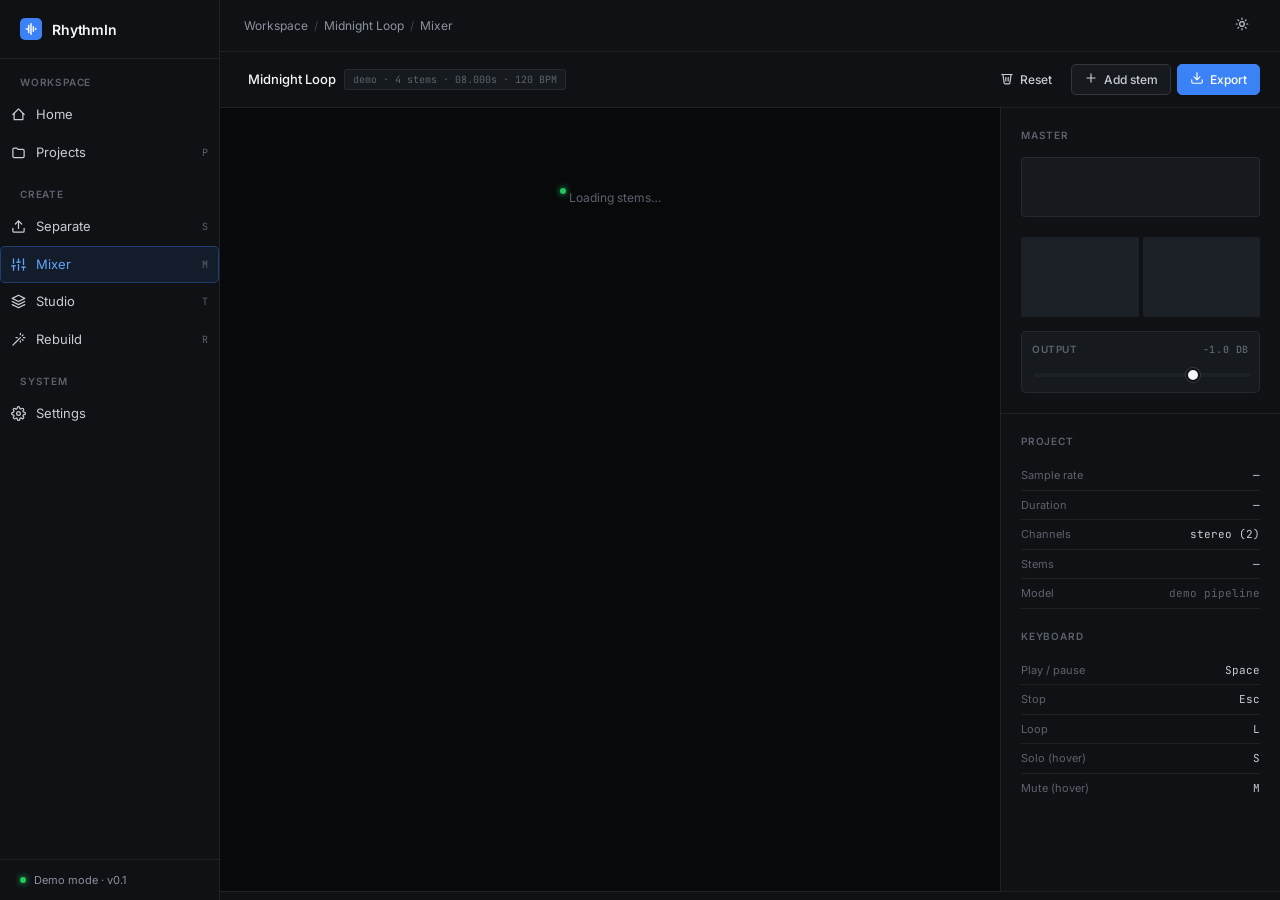
==== app/mixer.html @ 13bc23ff "Initial commit - RhythmIN Studio" ====
<!DOCTYPE html>
<html lang="en">
<head>
<meta charset="UTF-8">
<meta name="viewport" content="width=device-width, initial-scale=1.0">
<title>Mixer — RhythmIn</title>
<link rel="stylesheet" href="../shared/rhythmin.css">
<style>
  .mixer-page {
    display: grid;
    grid-template-rows: auto 1fr auto;
    height: 100%;
    overflow: hidden;
  }

  .mixer-toolbar {
    display: flex; align-items: center; gap: 12px;
    padding: 12px 20px;
    border-bottom: 1px solid var(--line);
    background: var(--bg-1);
  }
  .mixer-toolbar .project {
    display: flex; align-items: center; gap: 8px;
  }
  .mixer-toolbar .project-name { font-size: 13px; font-weight: 500; }
  .mixer-toolbar .project-meta {
    font-family: 'JetBrains Mono', monospace;
    font-size: 10px;
    color: var(--fg-3);
    padding: 2px 8px;
    background: var(--bg-2);
    border-radius: 3px;
    border: 1px solid var(--line);
  }
  .mixer-toolbar .actions { margin-left: auto; display: flex; gap: 6px; }

  .mixer-main {
    display: grid;
    grid-template-columns: 1fr 280px;
    overflow: hidden;
  }

  /* Left: stem strips */
  .strips {
    overflow: auto;
    padding: 20px;
    display: flex;
    flex-direction: column;
    gap: 8px;
    background: var(--bg-0);
  }

  .strip {
    background: var(--bg-1);
    border: 1px solid var(--line);
    border-radius: 6px;
    display: grid;
    grid-template-columns: 200px 1fr 80px;
    gap: 0;
    align-items: stretch;
    min-height: 90px;
    transition: border-color 0.15s;
  }
  .strip.soloed { border-color: var(--meter-mid); }
  .strip.muted { opacity: 0.55; }

  .strip-head {
    padding: 12px 14px;
    border-right: 1px solid var(--line);
    display: flex; flex-direction: column;
    gap: 8px;
  }
  .strip-head-top {
    display: flex; align-items: center; gap: 8px;
  }
  .strip-icon {
    width: 26px; height: 26px;
    background: var(--bg-2);
    border-radius: 5px;
    display: grid; place-items: center;
    color: var(--fg-2);
    border: 1px solid var(--line);
    flex-shrink: 0;
  }
  .strip-icon svg { width: 14px; height: 14px; }
  .strip.active .strip-icon { background: var(--accent-soft); border-color: var(--accent-glow); color: var(--accent-hi); }
  .strip-name-block { min-width: 0; flex: 1; }
  .strip-name { font-size: 13px; font-weight: 500; }
  .strip-sub { font-family: 'JetBrains Mono', monospace; font-size: 10px; color: var(--fg-3); }

  .strip-controls {
    display: flex; align-items: center; gap: 6px;
  }
  .ctrl-btn {
    width: 26px; height: 22px;
    border: 1px solid var(--line-strong);
    background: var(--bg-2);
    color: var(--fg-2);
    border-radius: 3px;
    font-size: 10px;
    font-weight: 700;
    letter-spacing: 0.03em;
    display: grid; place-items: center;
    transition: all 0.1s;
  }
  .ctrl-btn:hover { color: var(--fg-0); }
  .ctrl-btn.on-mute { background: var(--meter-hi); color: white; border-color: var(--meter-hi); }
  .ctrl-btn.on-solo { background: var(--meter-mid); color: #111; border-color: var(--meter-mid); }
  .ctrl-btn svg { width: 12px; height: 12px; }

  .knob-group { display: flex; gap: 12px; align-items: center; margin-top: 4px; }
  .knob-group .knob-item { display: flex; flex-direction: column; gap: 3px; align-items: center; }
  .knob-group label {
    font-size: 9px; letter-spacing: 0.06em; text-transform: uppercase;
    color: var(--fg-3); font-weight: 600;
  }
  .knob-group .val { font-family: 'JetBrains Mono', monospace; font-size: 10px; color: var(--fg-2); min-width: 32px; text-align: center; }
  .knob {
    width: 100%;
    height: 4px;
  }

  /* Middle: waveform + meter */
  .strip-wave-wrap {
    position: relative;
    padding: 12px;
    display: flex; flex-direction: column;
    justify-content: center;
    overflow: hidden;
  }
  .strip-wave {
    position: relative;
    width: 100%;
    height: 60px;
    background: var(--bg-2);
    border-radius: 4px;
    border: 1px solid var(--line);
    overflow: hidden;
  }
  .strip-wave canvas { position: absolute; inset: 0; width: 100%; height: 100%; }
  .strip-wave .playhead {
    position: absolute;
    top: 0; bottom: 0;
    width: 2px;
    background: var(--accent-hi);
    box-shadow: 0 0 8px var(--accent-glow);
    left: 0;
    pointer-events: none;
    transition: opacity 0.1s;
  }
  .strip-wave .clip-overlay {
    position: absolute; inset: 0;
    background: linear-gradient(90deg, var(--accent-soft) var(--played, 0%), transparent var(--played, 0%));
    pointer-events: none;
  }

  /* Right: meter column */
  .strip-meter-col {
    padding: 12px 16px;
    border-left: 1px solid var(--line);
    display: flex; align-items: center; justify-content: center;
    gap: 4px;
  }
  .meter-lg {
    width: 8px;
    height: 60px;
    background: var(--bg-3);
    border-radius: 2px;
    position: relative;
    overflow: hidden;
  }
  .meter-lg .fill {
    position: absolute;
    bottom: 0; left: 0; right: 0;
    height: 0%;
    background: linear-gradient(to top, var(--meter-low) 0%, var(--meter-low) 60%, var(--meter-mid) 78%, var(--meter-hi) 92%);
    transition: height 0.06s linear;
  }

  /* Right panel: master + properties */
  .side-col {
    border-left: 1px solid var(--line);
    background: var(--bg-1);
    overflow: auto;
    display: flex; flex-direction: column;
  }

  .master-block {
    padding: 20px;
    border-bottom: 1px solid var(--line);
  }
  .master-block h3 {
    font-size: 10px; font-weight: 600;
    letter-spacing: 0.08em; text-transform: uppercase;
    color: var(--fg-3);
    margin: 0 0 14px;
  }
  .master-canvas {
    width: 100%; height: 60px;
    background: var(--bg-2);
    border: 1px solid var(--line);
    border-radius: 4px;
    overflow: hidden;
    position: relative;
  }
  .master-meters {
    display: flex; gap: 4px; margin-top: 14px; height: 80px;
  }
  .master-meters .meter-lg { flex: 1; height: 80px; }

  .master-vol {
    margin-top: 14px;
    padding: 10px;
    background: var(--bg-2);
    border-radius: 5px;
    border: 1px solid var(--line);
  }
  .master-vol label {
    display: flex; justify-content: space-between; font-size: 10px; color: var(--fg-3); text-transform: uppercase; letter-spacing: 0.06em; font-weight: 600; margin-bottom: 6px;
  }

  .props-block {
    padding: 20px;
    flex: 1;
  }
  .props-block h3 {
    font-size: 10px; font-weight: 600;
    letter-spacing: 0.08em; text-transform: uppercase;
    color: var(--fg-3);
    margin: 0 0 12px;
  }
  .kv { display: grid; grid-template-columns: 1fr auto; padding: 6px 0; border-bottom: 1px solid var(--line); font-size: 11px; }
  .kv:last-child { border-bottom: none; }
  .kv .k { color: var(--fg-3); }
  .kv .v { font-family: 'JetBrains Mono', monospace; color: var(--fg-1); }

  /* Global timeline / seek strip */
  .seek-bar {
    padding: 12px 20px;
    border-top: 1px solid var(--line);
    background: var(--bg-1);
    display: flex; align-items: center; gap: 16px;
  }
  .seek-bar .tc {
    font-family: 'JetBrains Mono', monospace;
    font-size: 14px;
    padding: 4px 10px;
    background: var(--bg-2);
    border: 1px solid var(--line);
    border-radius: 4px;
  }
  .seek-track {
    flex: 1;
    height: 6px;
    background: var(--bg-3);
    border-radius: 3px;
    position: relative;
    cursor: pointer;
  }
  .seek-fill {
    position: absolute;
    top: 0; bottom: 0; left: 0;
    background: var(--accent);
    width: 0%;
    border-radius: 3px;
  }
  .seek-thumb {
    position: absolute;
    top: 50%;
    width: 14px; height: 14px;
    border-radius: 50%;
    background: white;
    border: 2px solid var(--accent);
    left: 0;
    transform: translate(-50%, -50%);
    pointer-events: none;
  }

  @media (max-width: 900px) {
    .mixer-main { grid-template-columns: 1fr; }
    .side-col { display: none; }
    .strip { grid-template-columns: 160px 1fr 40px; }
  }
</style>
</head>
<body>
<div class="app">
  <div class="main" style="padding: 0">
    <div class="mixer-page">

      <!-- Toolbar -->
      <div class="mixer-toolbar">
        <div class="project">
          <span id="proj-ic" style="color:var(--accent-hi); display:flex"></span>
          <span class="project-name">Midnight Loop</span>
          <span class="project-meta">demo · 4 stems · 08.000s · 120 BPM</span>
        </div>
        <div class="actions">
          <button class="btn ghost" id="reset-btn"><span id="reset-ic"></span> Reset</button>
          <button class="btn" id="add-btn"><span id="add-ic"></span> Add stem</button>
          <button class="btn primary" id="export-btn"><span id="export-ic"></span> Export</button>
        </div>
      </div>

      <!-- Main: strips + side panel -->
      <div class="mixer-main">
        <div class="strips" id="strips">
          <!-- Loading state -->
          <div id="strips-loading" style="text-align:center; padding: 60px; color: var(--fg-3); font-size: 12px;">
            <div class="dot pulse on" style="margin: 0 auto 8px;"></div>
            Loading stems…
          </div>
        </div>

        <div class="side-col">
          <div class="master-block">
            <h3>Master</h3>
            <canvas class="master-canvas" id="master-wave"></canvas>
            <div class="master-meters">
              <div class="meter-lg"><div class="fill" id="master-fill-l"></div></div>
              <div class="meter-lg"><div class="fill" id="master-fill-r"></div></div>
            </div>
            <div class="master-vol">
              <label><span>Output</span><span class="mono" id="master-vol-val">−1.0 dB</span></label>
              <input type="range" class="slider" id="master-vol" min="0" max="1.2" step="0.01" value="0.9">
            </div>
          </div>

          <div class="props-block">
            <h3>Project</h3>
            <div class="kv"><span class="k">Sample rate</span><span class="v" id="prop-sr">—</span></div>
            <div class="kv"><span class="k">Duration</span><span class="v" id="prop-dur">—</span></div>
            <div class="kv"><span class="k">Channels</span><span class="v" id="prop-ch">stereo (2)</span></div>
            <div class="kv"><span class="k">Stems</span><span class="v" id="prop-stems">—</span></div>
            <div class="kv"><span class="k">Model</span><span class="v" style="color:var(--fg-3)">demo pipeline</span></div>

            <h3 style="margin-top: 20px">Keyboard</h3>
            <div class="kv"><span class="k">Play / pause</span><span class="v">Space</span></div>
            <div class="kv"><span class="k">Stop</span><span class="v">Esc</span></div>
            <div class="kv"><span class="k">Loop</span><span class="v">L</span></div>
            <div class="kv"><span class="k">Solo (hover)</span><span class="v">S</span></div>
            <div class="kv"><span class="k">Mute (hover)</span><span class="v">M</span></div>
          </div>
        </div>
      </div>

      <!-- Seek bar -->
      <div class="seek-bar">
        <button class="transport-btn play" id="seek-play"><span id="seek-play-ic"></span></button>
        <button class="transport-btn" id="seek-stop"><span id="seek-stop-ic"></span></button>
        <button class="transport-btn" id="seek-loop" title="Loop"><span id="seek-loop-ic"></span></button>
        <div class="tc" id="seek-cur">00:00.000</div>
        <div class="seek-track" id="seek-track">
          <div class="seek-fill" id="seek-fill"></div>
          <div class="seek-thumb" id="seek-thumb"></div>
        </div>
        <div class="tc" id="seek-total" style="color:var(--fg-3)">—</div>
      </div>
    </div>
  </div>
</div>

<script src="../shared/rhythmin-ui.js"></script>
<script src="../shared/audio-engine.js"></script>
<script>
(function() {
const { icon, mountShell, toast, fmtTime, fmtDb } = window.RhythmIn;
const { StemEngine, extractPeaks, downloadBlob } = window.RhythmInAudio;

mountShell({
  activeId: 'mixer',
  crumbs: ['Workspace', 'Midnight Loop', 'Mixer'],
  showTransport: false // page has its own seek bar; global transport not needed
});
// Remove default transport (mount added it — we don't want double)
document.querySelector('.transport')?.remove();
document.querySelector('.app').style.gridTemplateAreas = '"sidebar main"';
document.querySelector('.app').style.gridTemplateRows = '1fr';

// Icons
document.getElementById('proj-ic').innerHTML = icon('folder');
document.getElementById('reset-ic').innerHTML = icon('trash');
document.getElementById('add-ic').innerHTML = icon('plus');
document.getElementById('export-ic').innerHTML = icon('download');
document.getElementById('seek-play-ic').innerHTML = icon('play');
document.getElementById('seek-stop-ic').innerHTML = icon('stop');
document.getElementById('seek-loop-ic').innerHTML = icon('loop');

// Stems
const STEMS = [
  { id: 'drums', name: 'Drums · Percussion', sub: 'demucs · v4 · confidence 0.94', icon: 'drum', url: '../assets/stems/drums.wav', color: '#ef4444' },
  { id: 'bass',  name: 'Bass',               sub: 'demucs · v4 · confidence 0.91', icon: 'wave', url: '../assets/stems/bass.wav', color: '#8b5cf6' },
  { id: 'keys',  name: 'Keys · Harmony',     sub: 'demucs · v4 · confidence 0.87', icon: 'piano', url: '../assets/stems/keys.wav', color: '#3b82f6' },
  { id: 'lead',  name: 'Lead · Melody',      sub: 'demucs · v4 · confidence 0.82', icon: 'music', url: '../assets/stems/lead.wav', color: '#22c55e' },
];

const engine = new StemEngine();
const stripsEl = document.getElementById('strips');

async function init() {
  try {
    for (const s of STEMS) {
      await engine.addStem(s.id, s.url);
    }
  } catch (e) {
    stripsEl.innerHTML = `<div style="padding:40px; text-align:center; color:var(--meter-hi)">Failed to load stems: ${e.message}</div>`;
    return;
  }

  // Build strips
  stripsEl.innerHTML = STEMS.map(s => `
    <div class="strip active" data-stem="${s.id}">
      <div class="strip-head">
        <div class="strip-head-top">
          <div class="strip-icon">${icon(s.icon)}</div>
          <div class="strip-name-block">
            <div class="strip-name">${s.name}</div>
            <div class="strip-sub">${s.sub}</div>
          </div>
        </div>
        <div class="strip-controls">
          <button class="ctrl-btn" data-mute="${s.id}">M</button>
          <button class="ctrl-btn" data-solo="${s.id}">S</button>
          <button class="ctrl-btn" data-download="${s.id}" title="Download stem">${icon('download')}</button>
          <div class="grow"></div>
          <button class="ctrl-btn" title="More">${icon('more')}</button>
        </div>
        <div class="knob-group">
          <div class="knob-item" style="flex: 1;">
            <label>VOL <span class="val" data-vol-val="${s.id}">0.80</span></label>
            <input type="range" class="knob slider" min="0" max="1.2" step="0.01" value="0.8" data-vol="${s.id}">
          </div>
          <div class="knob-item" style="flex: 1;">
            <label>PAN <span class="val" data-pan-val="${s.id}">C</span></label>
            <input type="range" class="knob slider" min="-1" max="1" step="0.01" value="0" data-pan="${s.id}">
          </div>
        </div>
      </div>
      <div class="strip-wave-wrap">
        <div class="strip-wave">
          <canvas data-wave="${s.id}"></canvas>
          <div class="clip-overlay" data-overlay="${s.id}"></div>
          <div class="playhead" data-playhead="${s.id}"></div>
        </div>
      </div>
      <div class="strip-meter-col">
        <div class="meter-lg"><div class="fill" data-meter="${s.id}L"></div></div>
        <div class="meter-lg"><div class="fill" data-meter="${s.id}R"></div></div>
      </div>
    </div>
  `).join('');

  // Draw waveforms
  for (const s of STEMS) {
    const stem = engine.stems.get(s.id);
    const canvas = stripsEl.querySelector(`[data-wave="${s.id}"]`);
    const peaks = await extractPeaks(stem.buffer, 300);
    drawWave(canvas, peaks, s.color);
  }

  // Fill properties
  const firstStem = engine.stems.get(STEMS[0].id);
  document.getElementById('prop-sr').textContent = firstStem.buffer.sampleRate + ' Hz';
  document.getElementById('prop-dur').textContent = engine.duration.toFixed(3) + 's';
  document.getElementById('prop-stems').textContent = STEMS.length;
  document.getElementById('seek-total').textContent = fmtTime(engine.duration);

  // Wire controls
  stripsEl.addEventListener('click', (e) => {
    const mute = e.target.closest('[data-mute]');
    const solo = e.target.closest('[data-solo]');
    const dl = e.target.closest('[data-download]');
    if (mute) {
      const id = mute.dataset.mute;
      const s = engine.stems.get(id);
      engine.setMute(id, !s.muted);
      mute.classList.toggle('on-mute', s.muted);
      updateStripStates();
    } else if (solo) {
      const id = solo.dataset.solo;
      const s = engine.stems.get(id);
      engine.setSolo(id, !s.soloed);
      solo.classList.toggle('on-solo', s.soloed);
      updateStripStates();
    } else if (dl) {
      const id = dl.dataset.download;
      const stem = engine.stems.get(id);
      const meta = STEMS.find(x => x.id === id);
      const blob = window.RhythmInAudio.audioBufferToWavBlob(stem.buffer);
      downloadBlob(blob, `${meta.id}.wav`);
      toast(`Downloaded ${meta.id}.wav`, 'success');
    }
  });
  stripsEl.addEventListener('input', (e) => {
    const vol = e.target.closest('[data-vol]');
    const pan = e.target.closest('[data-pan]');
    if (vol) {
      const v = parseFloat(vol.value);
      engine.setVolume(vol.dataset.vol, v);
      stripsEl.querySelector(`[data-vol-val="${vol.dataset.vol}"]`).textContent = v.toFixed(2);
    }
    if (pan) {
      const p = parseFloat(pan.value);
      engine.setPan(pan.dataset.pan, p);
      const label = p === 0 ? 'C' : (p > 0 ? 'R' : 'L') + Math.abs(Math.round(p * 100));
      stripsEl.querySelector(`[data-pan-val="${pan.dataset.pan}"]`).textContent = label;
    }
  });

  function updateStripStates() {
    const anySolo = [...engine.stems.values()].some(s => s.soloed);
    stripsEl.querySelectorAll('.strip').forEach(el => {
      const id = el.dataset.stem;
      const s = engine.stems.get(id);
      const audible = !s.muted && (!anySolo || s.soloed);
      el.classList.toggle('active', audible);
      el.classList.toggle('muted', !audible);
      el.classList.toggle('soloed', s.soloed);
    });
  }

  document.getElementById('strips-loading')?.remove();
}

function drawWave(canvas, peaks, color) {
  const dpr = window.devicePixelRatio || 1;
  const w = canvas.clientWidth;
  const h = canvas.clientHeight;
  canvas.width = w * dpr;
  canvas.height = h * dpr;
  const ctx = canvas.getContext('2d');
  ctx.scale(dpr, dpr);
  ctx.clearRect(0, 0, w, h);
  ctx.fillStyle = color;
  const barW = w / peaks.length;
  for (let i = 0; i < peaks.length; i++) {
    const barH = Math.max(1, peaks[i] * h * 0.85);
    ctx.fillRect(i * barW, (h - barH) / 2, Math.max(1, barW - 0.5), barH);
  }
}

// ---- Transport ----
const playBtn = document.getElementById('seek-play');
const stopBtn = document.getElementById('seek-stop');
const loopBtn = document.getElementById('seek-loop');
const curEl = document.getElementById('seek-cur');
const seekFill = document.getElementById('seek-fill');
const seekThumb = document.getElementById('seek-thumb');
const seekTrack = document.getElementById('seek-track');

playBtn.addEventListener('click', async () => {
  if (engine.playing) {
    engine.pause();
    document.getElementById('seek-play-ic').innerHTML = icon('play');
  } else {
    await engine.play();
    document.getElementById('seek-play-ic').innerHTML = icon('pause');
  }
});
stopBtn.addEventListener('click', () => {
  engine.stop(true);
  document.getElementById('seek-play-ic').innerHTML = icon('play');
  curEl.textContent = '00:00.000';
  seekFill.style.width = '0%';
  seekThumb.style.left = '0%';
});
loopBtn.addEventListener('click', () => {
  const on = !engine.loop;
  engine.toggleLoop(on);
  loopBtn.classList.toggle('active', on);
});

seekTrack.addEventListener('click', (e) => {
  if (!engine.duration) return;
  const rect = seekTrack.getBoundingClientRect();
  const p = (e.clientX - rect.left) / rect.width;
  engine.seek(engine.duration * p);
});

engine.onTick(({ time, stemLevels, masterLevel }) => {
  curEl.textContent = fmtTime(time);
  const pct = (time / engine.duration) * 100;
  seekFill.style.width = pct + '%';
  seekThumb.style.left = pct + '%';

  for (const [id, lvl] of stemLevels.entries()) {
    const lf = document.querySelector(`[data-meter="${id}L"]`);
    const rf = document.querySelector(`[data-meter="${id}R"]`);
    if (lf) lf.style.height = (lvl * 100) + '%';
    if (rf) rf.style.height = (lvl * 100) + '%';
    // playhead on waveform
    const ph = document.querySelector(`[data-playhead="${id}"]`);
    if (ph) ph.style.left = pct + '%';
    const ov = document.querySelector(`[data-overlay="${id}"]`);
    if (ov) ov.style.setProperty('--played', pct + '%');
  }
  document.getElementById('master-fill-l').style.height = (masterLevel * 100) + '%';
  document.getElementById('master-fill-r').style.height = (masterLevel * 100) + '%';
});
engine.onEnded(() => {
  document.getElementById('seek-play-ic').innerHTML = icon('play');
});

// Master volume
document.getElementById('master-vol').addEventListener('input', (e) => {
  const v = parseFloat(e.target.value);
  engine.setMasterVolume(v);
  document.getElementById('master-vol-val').textContent = v === 0 ? '−∞ dB' : `${fmtDb(v)} dB`;
});

// Draw master waveform (mix)
async function drawMasterWave() {
  try {
    const res = await fetch('../assets/stems/full-mix.wav');
    const ab = await res.arrayBuffer();
    const ctx = new AudioContext();
    const buf = await ctx.decodeAudioData(ab);
    const peaks = await extractPeaks(buf, 200);
    const canvas = document.getElementById('master-wave');
    drawWave(canvas, peaks, getComputedStyle(document.documentElement).getPropertyValue('--fg-2').trim());
  } catch(e) { console.warn('master wave failed', e); }
}

// Export
document.getElementById('export-btn').addEventListener('click', () => openExport());

function openExport() {
  const body = `
    <div class="modal-header">
      <span style="color:var(--accent-hi); display:inline-flex">${icon('download')}</span>
      <h3 class="modal-title">Export mix</h3>
      <button class="btn ghost icon" onclick="RhythmIn.closeModal()">${icon('x')}</button>
    </div>
    <div class="modal-body">
      <div style="display:grid; grid-template-columns: 1fr 1fr; gap: 16px;">
        <div>
          <div class="label" style="margin-bottom:8px">Source</div>
          <div class="col" style="gap: 6px">
            <label style="display:flex; align-items:center; gap:8px; padding:8px 10px; background:var(--bg-2); border:1px solid var(--accent); border-radius:5px; font-size:12px; cursor:pointer">
              <input type="radio" name="src" checked value="mix"> Full mix (all stems)
            </label>
            <label style="display:flex; align-items:center; gap:8px; padding:8px 10px; background:var(--bg-2); border:1px solid var(--line); border-radius:5px; font-size:12px; cursor:pointer">
              <input type="radio" name="src" value="stems"> Individual stems (zip)
            </label>
            <label style="display:flex; align-items:center; gap:8px; padding:8px 10px; background:var(--bg-2); border:1px solid var(--line); border-radius:5px; font-size:12px; cursor:pointer">
              <input type="radio" name="src" value="karaoke"> Instrumental / karaoke
            </label>
          </div>
        </div>
        <div>
          <div class="label" style="margin-bottom:8px">Format</div>
          <div class="col" style="gap: 6px">
            <label style="display:flex; align-items:center; gap:8px; padding:8px 10px; background:var(--bg-2); border:1px solid var(--accent); border-radius:5px; font-size:12px; cursor:pointer">
              <input type="radio" name="fmt" checked value="wav"> WAV · 44.1 kHz · 16-bit
              <span class="tag good" style="margin-left:auto">available</span>
            </label>
            <label style="display:flex; align-items:center; gap:8px; padding:8px 10px; background:var(--bg-2); border:1px solid var(--line); border-radius:5px; font-size:12px; cursor:not-allowed; opacity:0.55">
              <input type="radio" name="fmt" value="mp3" disabled> MP3 · 320 kbps
              <span class="tag" style="margin-left:auto">needs server</span>
            </label>
            <label style="display:flex; align-items:center; gap:8px; padding:8px 10px; background:var(--bg-2); border:1px solid var(--line); border-radius:5px; font-size:12px; cursor:not-allowed; opacity:0.55">
              <input type="radio" name="fmt" value="flac" disabled> FLAC · lossless
              <span class="tag" style="margin-left:auto">needs server</span>
            </label>
            <label style="display:flex; align-items:center; gap:8px; padding:8px 10px; background:var(--bg-2); border:1px solid var(--line); border-radius:5px; font-size:12px; cursor:not-allowed; opacity:0.55">
              <input type="radio" name="fmt" value="ogg" disabled> OGG Vorbis
              <span class="tag" style="margin-left:auto">needs server</span>
            </label>
          </div>
        </div>
      </div>
      <div style="margin-top:16px; padding:10px; background:var(--bg-2); border-radius:4px; font-size:11px; color:var(--fg-2); display:flex; gap:8px;">
        <span style="color:var(--accent-hi); display:inline-flex">${icon('info')}</span>
        <span>Only WAV works in-browser via OfflineAudioContext. MP3/FLAC/OGG require the backend encoder — see <code>ARCHITECTURE.md</code>.</span>
      </div>
    </div>
    <div class="modal-footer">
      <button class="btn" onclick="RhythmIn.closeModal()">Cancel</button>
      <button class="btn primary" id="do-export">${icon('download')} Export WAV</button>
    </div>
  `;
  const m = RhythmIn.openModal(body);
  m.querySelector('#do-export').addEventListener('click', async () => {
    const src = m.querySelector('input[name="src"]:checked').value;
    const btn = m.querySelector('#do-export');
    btn.textContent = 'Rendering…'; btn.disabled = true;
    try {
      let includeStems = null;
      if (src === 'karaoke') includeStems = STEMS.filter(s => s.id !== 'vocals' && s.id !== 'lead').map(s => s.id);
      const blob = await engine.exportMix({ includeStems, format: 'wav', sampleRate: 44100 });
      downloadBlob(blob, `midnight-loop-${src}.wav`);
      toast(`Exported ${(blob.size / 1024 / 1024).toFixed(2)} MB`, 'success');
      RhythmIn.closeModal();
    } catch (e) {
      toast('Export failed: ' + e.message, 'error');
      btn.disabled = false;
      btn.textContent = 'Retry';
    }
  });
}

// Reset button
document.getElementById('reset-btn').addEventListener('click', () => {
  STEMS.forEach(s => {
    engine.setVolume(s.id, 0.8);
    engine.setPan(s.id, 0);
    engine.setMute(s.id, false);
    engine.setSolo(s.id, false);
  });
  stripsEl.querySelectorAll('[data-vol]').forEach(el => { el.value = 0.8; el.dispatchEvent(new Event('input')); });
  stripsEl.querySelectorAll('[data-pan]').forEach(el => { el.value = 0; el.dispatchEvent(new Event('input')); });
  stripsEl.querySelectorAll('.ctrl-btn.on-mute').forEach(el => el.classList.remove('on-mute'));
  stripsEl.querySelectorAll('.ctrl-btn.on-solo').forEach(el => el.classList.remove('on-solo'));
  stripsEl.querySelectorAll('.strip').forEach(el => el.classList.remove('muted','soloed'));
  toast('Mixer reset');
});

// Add stem — placeholder
document.getElementById('add-btn').addEventListener('click', () => {
  toast('In demo, stems are fixed. Upload a new track to generate new stems.', 'info', 4000);
});

// Keyboard shortcuts
document.addEventListener('keydown', (e) => {
  if (e.target.matches('input, textarea')) return;
  if (e.code === 'Space') { e.preventDefault(); playBtn.click(); }
  if (e.code === 'Escape') stopBtn.click();
  if (e.code === 'KeyL') loopBtn.click();
});

init();
drawMasterWave();
})();
</script>
</body>
</html>
---- shared/rhythmin.css ----
/* ============================================================
   RhythmIn — Design System
   Own it. Grid-dense, hairline borders, monospaced numerics.
   ============================================================ */

@import url('https://fonts.googleapis.com/css2?family=Inter:wght@400;500;600;700&family=JetBrains+Mono:wght@400;500;600&display=swap');

/* ---------- Theme tokens ---------- */
:root, [data-theme="dark"] {
  --bg-0: #08090b;
  --bg-1: #0f1114;
  --bg-2: #16191e;
  --bg-3: #1c2027;
  --bg-4: #252a33;

  --fg-0: #f4f6fa;
  --fg-1: #c8ccd4;
  --fg-2: #8b929e;
  --fg-3: #5c626d;
  --fg-4: #3a3f48;

  --line: rgba(255, 255, 255, 0.07);
  --line-strong: rgba(255, 255, 255, 0.12);
  --overlay: rgba(0, 0, 0, 0.6);

  --accent: #3b82f6;
  --accent-hi: #60a5fa;
  --accent-lo: #1e40af;
  --accent-glow: rgba(59, 130, 246, 0.35);
  --accent-soft: rgba(59, 130, 246, 0.10);

  --violet: #8b5cf6;
  --meter-low: #22c55e;
  --meter-mid: #eab308;
  --meter-hi:  #ef4444;

  --shadow-1: 0 1px 0 rgba(255,255,255,0.03) inset, 0 8px 24px rgba(0,0,0,0.4);
  --shadow-hi: 0 0 0 1px var(--accent-glow), 0 0 24px var(--accent-glow);
}

[data-theme="light"] {
  --bg-0: #f5f5f3;
  --bg-1: #ecedea;
  --bg-2: #ffffff;
  --bg-3: #f7f7f5;
  --bg-4: #e6e7e3;

  --fg-0: #0a0b0d;
  --fg-1: #2a2d33;
  --fg-2: #575c66;
  --fg-3: #8b9099;
  --fg-4: #b8bcc4;

  --line: rgba(0, 0, 0, 0.08);
  --line-strong: rgba(0, 0, 0, 0.15);
  --overlay: rgba(255,255,255,0.6);

  --accent: #2563eb;
  --accent-hi: #3b82f6;
  --accent-lo: #1e40af;
  --accent-glow: rgba(37, 99, 235, 0.25);
  --accent-soft: rgba(37, 99, 235, 0.08);

  --shadow-1: 0 1px 2px rgba(0,0,0,0.04), 0 8px 24px rgba(0,0,0,0.06);
}

/* ---------- Reset ---------- */
*, *::before, *::after { box-sizing: border-box; }
html, body { margin: 0; padding: 0; }
body {
  font-family: 'Inter', -apple-system, BlinkMacSystemFont, sans-serif;
  background: var(--bg-0);
  color: var(--fg-0);
  font-size: 13px;
  line-height: 1.5;
  -webkit-font-smoothing: antialiased;
  -moz-osx-font-smoothing: grayscale;
  overflow-x: hidden;
  transition: background 0.2s ease, color 0.2s ease;
}
button { font-family: inherit; cursor: pointer; border: none; background: none; color: inherit; padding: 0; }
a { color: inherit; text-decoration: none; }
input, select, textarea { font-family: inherit; color: inherit; }
::selection { background: var(--accent); color: white; }

.mono, code, kbd, .num {
  font-family: 'JetBrains Mono', 'SF Mono', ui-monospace, monospace;
  font-variant-numeric: tabular-nums;
  font-feature-settings: 'tnum' 1, 'zero' 1;
}

/* ---------- App shell ---------- */
.app {
  display: grid;
  grid-template-columns: 220px 1fr;
  grid-template-rows: 1fr auto;
  grid-template-areas:
    "sidebar main"
    "sidebar transport";
  height: 100vh;
  min-height: 100vh;
  overflow: hidden;
}

.sidebar {
  grid-area: sidebar;
  background: var(--bg-1);
  border-right: 1px solid var(--line);
  display: flex;
  flex-direction: column;
  overflow: hidden;
}

.sidebar-brand {
  display: flex;
  align-items: center;
  gap: 10px;
  padding: 18px 20px;
  border-bottom: 1px solid var(--line);
  font-weight: 600;
  font-size: 14px;
  letter-spacing: -0.01em;
}
.sidebar-brand .logo {
  width: 22px; height: 22px;
  display: grid; place-items: center;
  background: var(--accent);
  border-radius: 5px;
  color: white;
  position: relative;
}
.sidebar-brand .logo svg { width: 14px; height: 14px; }

.sidebar-section-label {
  padding: 16px 20px 6px;
  font-size: 10px;
  font-weight: 600;
  letter-spacing: 0.08em;
  text-transform: uppercase;
  color: var(--fg-3);
}

.sidebar-nav {
  display: flex;
  flex-direction: column;
  gap: 1px;
  padding: 0 10px;
}

.sidebar-link {
  display: flex;
  align-items: center;
  gap: 10px;
  padding: 8px 10px;
  font-size: 13px;
  color: var(--fg-1);
  border-radius: 5px;
  transition: background 0.12s, color 0.12s;
  cursor: pointer;
  border: 1px solid transparent;
}
.sidebar-link:hover { background: var(--bg-2); color: var(--fg-0); }
.sidebar-link.active {
  background: var(--accent-soft);
  color: var(--accent-hi);
  border-color: var(--accent-glow);
}
.sidebar-link svg { width: 15px; height: 15px; flex-shrink: 0; }
.sidebar-link .kbd {
  margin-left: auto;
  font-size: 10px;
  color: var(--fg-3);
  font-family: 'JetBrains Mono', monospace;
}

.sidebar-footer {
  margin-top: auto;
  padding: 12px 20px;
  border-top: 1px solid var(--line);
  display: flex;
  align-items: center;
  gap: 8px;
  font-size: 11px;
  color: var(--fg-2);
}

.main {
  grid-area: main;
  overflow: auto;
  background: var(--bg-0);
  position: relative;
}

.transport {
  grid-area: transport;
  border-top: 1px solid var(--line);
  background: var(--bg-1);
  padding: 10px 20px;
  display: flex;
  align-items: center;
  gap: 16px;
  height: 56px;
  flex-shrink: 0;
}

/* ---------- Top bar (inside main) ---------- */
.topbar {
  height: 52px;
  padding: 0 24px;
  border-bottom: 1px solid var(--line);
  display: flex;
  align-items: center;
  gap: 16px;
  background: var(--bg-1);
  position: sticky;
  top: 0;
  z-index: 10;
}
.topbar h1 {
  font-size: 14px;
  font-weight: 600;
  margin: 0;
  letter-spacing: -0.01em;
}
.topbar .breadcrumb {
  display: flex; align-items: center; gap: 6px;
  color: var(--fg-2); font-size: 12px;
}
.topbar .breadcrumb .sep { color: var(--fg-4); }
.topbar-right { margin-left: auto; display: flex; align-items: center; gap: 8px; }

/* ---------- Buttons ---------- */
.btn {
  display: inline-flex;
  align-items: center;
  gap: 6px;
  padding: 6px 12px;
  border-radius: 5px;
  font-size: 12px;
  font-weight: 500;
  color: var(--fg-1);
  background: var(--bg-2);
  border: 1px solid var(--line-strong);
  transition: all 0.12s;
  white-space: nowrap;
}
.btn:hover { background: var(--bg-3); color: var(--fg-0); }
.btn svg { width: 14px; height: 14px; }
.btn.primary {
  background: var(--accent);
  color: white;
  border-color: var(--accent);
}
.btn.primary:hover { background: var(--accent-hi); }
.btn.ghost {
  background: transparent;
  border-color: transparent;
}
.btn.ghost:hover { background: var(--bg-2); }
.btn.icon {
  padding: 6px;
  width: 28px; height: 28px;
  justify-content: center;
}
.btn.lg { padding: 10px 18px; font-size: 13px; }
.btn.xl { padding: 14px 24px; font-size: 14px; }
.btn:disabled { opacity: 0.4; cursor: not-allowed; }

/* ---------- Cards / panels ---------- */
.panel {
  background: var(--bg-1);
  border: 1px solid var(--line);
  border-radius: 6px;
}
.panel-header {
  padding: 12px 16px;
  border-bottom: 1px solid var(--line);
  display: flex;
  align-items: center;
  gap: 10px;
}
.panel-title {
  font-size: 11px;
  font-weight: 600;
  letter-spacing: 0.06em;
  text-transform: uppercase;
  color: var(--fg-2);
}
.panel-body { padding: 16px; }

/* ---------- Form controls ---------- */
.input {
  background: var(--bg-2);
  border: 1px solid var(--line-strong);
  border-radius: 5px;
  padding: 7px 10px;
  font-size: 12px;
  color: var(--fg-0);
  outline: none;
  transition: border-color 0.12s;
}
.input:focus { border-color: var(--accent); }

.select {
  background: var(--bg-2);
  border: 1px solid var(--line-strong);
  border-radius: 5px;
  padding: 6px 24px 6px 10px;
  font-size: 12px;
  color: var(--fg-0);
  cursor: pointer;
  appearance: none;
  background-image: url("data:image/svg+xml;utf8,<svg xmlns='http://www.w3.org/2000/svg' width='10' height='10' viewBox='0 0 10 10' fill='none' stroke='currentColor' stroke-width='1.5'><path d='M2 4l3 3 3-3'/></svg>");
  background-repeat: no-repeat;
  background-position: right 8px center;
}

/* Slider (fader) */
.slider {
  -webkit-appearance: none;
  appearance: none;
  width: 100%;
  height: 4px;
  background: var(--bg-3);
  border-radius: 2px;
  outline: none;
  cursor: pointer;
}
.slider::-webkit-slider-thumb {
  -webkit-appearance: none;
  width: 14px; height: 14px;
  border-radius: 50%;
  background: var(--fg-0);
  border: 2px solid var(--bg-1);
  box-shadow: 0 0 0 1px var(--line-strong);
  cursor: grab;
  transition: transform 0.1s;
}
.slider::-webkit-slider-thumb:active { cursor: grabbing; transform: scale(1.15); }
.slider::-moz-range-thumb {
  width: 14px; height: 14px;
  border-radius: 50%;
  background: var(--fg-0);
  border: 2px solid var(--bg-1);
  cursor: grab;
}

/* Vertical slider — used in mixer strips */
.slider.vertical {
  writing-mode: vertical-lr;
  direction: rtl;
  width: 4px;
  height: 100%;
}

/* Toggle switch */
.toggle {
  position: relative;
  width: 32px; height: 18px;
  background: var(--bg-3);
  border-radius: 9px;
  cursor: pointer;
  transition: background 0.15s;
  border: 1px solid var(--line-strong);
}
.toggle::after {
  content: '';
  position: absolute;
  top: 2px; left: 2px;
  width: 12px; height: 12px;
  background: var(--fg-1);
  border-radius: 50%;
  transition: transform 0.15s, background 0.15s;
}
.toggle.on { background: var(--accent); border-color: var(--accent); }
.toggle.on::after { transform: translateX(14px); background: white; }

/* Pill / tag / chip */
.tag {
  display: inline-flex;
  align-items: center;
  gap: 4px;
  padding: 2px 8px;
  border-radius: 3px;
  font-size: 10px;
  font-weight: 600;
  letter-spacing: 0.04em;
  text-transform: uppercase;
  color: var(--fg-2);
  background: var(--bg-2);
  border: 1px solid var(--line);
}
.tag.accent { color: var(--accent-hi); background: var(--accent-soft); border-color: var(--accent-glow); }
.tag.good { color: var(--meter-low); background: rgba(34,197,94,0.10); border-color: rgba(34,197,94,0.25); }
.tag.warn { color: var(--meter-mid); background: rgba(234,179,8,0.10); border-color: rgba(234,179,8,0.25); }
.tag.bad  { color: var(--meter-hi);  background: rgba(239,68,68,0.10); border-color: rgba(239,68,68,0.25); }

/* Dot indicator */
.dot { width: 6px; height: 6px; border-radius: 50%; background: var(--fg-3); display: inline-block; }
.dot.on { background: var(--meter-low); box-shadow: 0 0 6px var(--meter-low); }
.dot.pulse { animation: pulse 1.4s ease-in-out infinite; }
@keyframes pulse {
  0%, 100% { opacity: 1; }
  50% { opacity: 0.4; }
}

/* ---------- Meter (level meter) ---------- */
.meter {
  position: relative;
  width: 6px;
  height: 100%;
  background: var(--bg-3);
  border-radius: 2px;
  overflow: hidden;
}
.meter-fill {
  position: absolute;
  bottom: 0; left: 0; right: 0;
  background: linear-gradient(to top,
    var(--meter-low) 0%,
    var(--meter-low) 60%,
    var(--meter-mid) 75%,
    var(--meter-hi) 90%);
  transition: height 0.06s linear;
  height: 0%;
}

/* ---------- Waveform placeholder ---------- */
.waveform {
  position: relative;
  width: 100%;
  height: 48px;
  background: var(--bg-2);
  border-radius: 4px;
  overflow: hidden;
}

/* ---------- Utility ---------- */
.row { display: flex; align-items: center; gap: 8px; }
.col { display: flex; flex-direction: column; gap: 8px; }
.grow { flex: 1; }
.mono-sm { font-size: 10px; font-family: 'JetBrains Mono', monospace; color: var(--fg-2); letter-spacing: 0.02em; }
.label { font-size: 10px; font-weight: 600; letter-spacing: 0.08em; text-transform: uppercase; color: var(--fg-3); }
.hairline { border-bottom: 1px solid var(--line); }
.divider { height: 1px; background: var(--line); width: 100%; margin: 8px 0; }
.vdivider { width: 1px; background: var(--line); align-self: stretch; margin: 0 8px; }

/* ---------- Transport controls ---------- */
.transport-btn {
  width: 32px; height: 32px;
  display: grid; place-items: center;
  background: var(--bg-2);
  border: 1px solid var(--line-strong);
  border-radius: 5px;
  color: var(--fg-1);
  transition: all 0.12s;
}
.transport-btn:hover { color: var(--fg-0); background: var(--bg-3); }
.transport-btn.play {
  background: var(--accent);
  color: white;
  border-color: var(--accent);
  width: 36px; height: 36px;
}
.transport-btn.play:hover { background: var(--accent-hi); }
.transport-btn.active { color: var(--accent-hi); border-color: var(--accent-glow); }
.transport-btn svg { width: 14px; height: 14px; }

.timecode {
  font-family: 'JetBrains Mono', monospace;
  font-size: 20px;
  font-weight: 500;
  letter-spacing: 0.02em;
  color: var(--fg-0);
  padding: 4px 12px;
  background: var(--bg-2);
  border: 1px solid var(--line);
  border-radius: 5px;
  min-width: 140px;
  text-align: center;
}

/* ---------- Scrollbar ---------- */
::-webkit-scrollbar { width: 10px; height: 10px; }
::-webkit-scrollbar-track { background: transparent; }
::-webkit-scrollbar-thumb { background: var(--bg-3); border-radius: 5px; border: 2px solid var(--bg-0); }
::-webkit-scrollbar-thumb:hover { background: var(--bg-4); }

/* ---------- Toast ---------- */
.toast-wrap {
  position: fixed;
  bottom: 76px; right: 24px;
  display: flex; flex-direction: column;
  gap: 8px; z-index: 100;
}
.toast {
  padding: 10px 14px;
  background: var(--bg-2);
  border: 1px solid var(--line-strong);
  border-radius: 6px;
  font-size: 12px;
  color: var(--fg-1);
  display: flex; align-items: center; gap: 8px;
  box-shadow: var(--shadow-1);
  animation: toast-in 0.2s ease-out;
  max-width: 340px;
}
@keyframes toast-in {
  from { opacity: 0; transform: translateY(8px); }
  to { opacity: 1; transform: translateY(0); }
}

/* ---------- Modal ---------- */
.modal-backdrop {
  position: fixed; inset: 0;
  background: rgba(0,0,0,0.6);
  backdrop-filter: blur(4px);
  display: grid; place-items: center;
  z-index: 200;
  opacity: 0; pointer-events: none;
  transition: opacity 0.15s;
}
.modal-backdrop.open { opacity: 1; pointer-events: auto; }
.modal {
  background: var(--bg-1);
  border: 1px solid var(--line-strong);
  border-radius: 8px;
  min-width: 480px;
  max-width: 640px;
  box-shadow: 0 24px 64px rgba(0,0,0,0.5);
  transform: translateY(8px);
  transition: transform 0.15s;
}
.modal-backdrop.open .modal { transform: translateY(0); }
.modal-header { padding: 16px 20px; border-bottom: 1px solid var(--line); display: flex; align-items: center; gap: 10px; }
.modal-title { font-size: 14px; font-weight: 600; margin: 0; flex: 1; }
.modal-body { padding: 20px; }
.modal-footer { padding: 12px 20px; border-top: 1px solid var(--line); display: flex; justify-content: flex-end; gap: 8px; }

/* ---------- Responsive collapse ---------- */
@media (max-width: 900px) {
  .app { grid-template-columns: 56px 1fr; }
  .sidebar-brand span:not(.logo), .sidebar-link span:not(.kbd), .sidebar-section-label, .sidebar-footer { display: none; }
  .sidebar-brand { justify-content: center; padding: 18px 0; }
  .sidebar-link { justify-content: center; padding: 10px 0; }
  .sidebar-nav { padding: 0 8px; }
}
@media (max-width: 600px) {
  .topbar { padding: 0 12px; }
  .topbar h1 { font-size: 13px; }
  .transport { padding: 10px 12px; gap: 8px; }
  .timecode { font-size: 15px; min-width: 100px; padding: 4px 8px; }
}
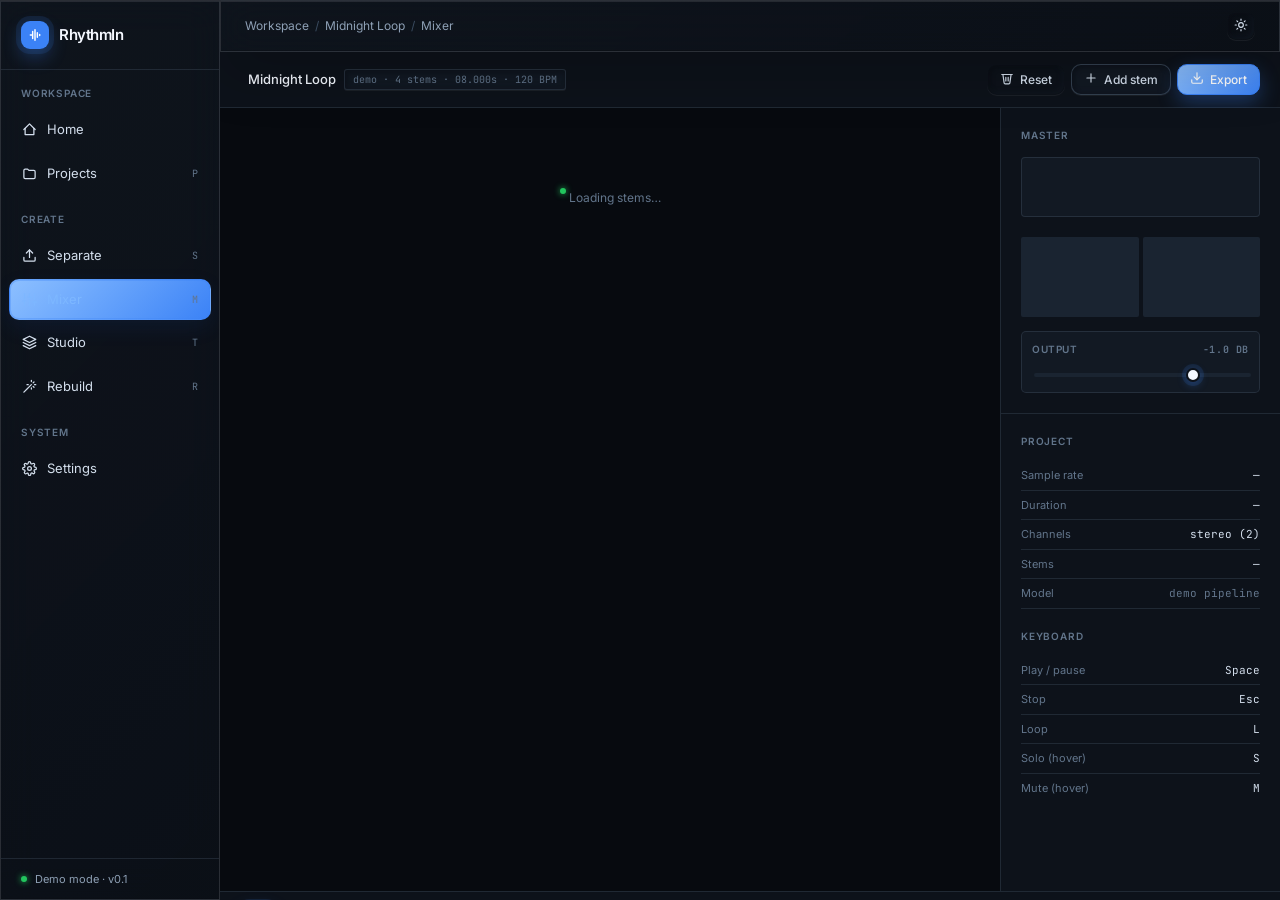
==== commit 97129336: "Redesign RhythmIN studio UI and fix audio interactions" ====
--- a/app/mixer.html
+++ b/app/mixer.html
@@ -403,8 +403,25 @@
       await engine.addStem(s.id, s.url);
     }
   } catch (e) {
-    stripsEl.innerHTML = `<div style="padding:40px; text-align:center; color:var(--meter-hi)">Failed to load stems: ${e.message}</div>`;
-    return;
+    // Fresh GitHub clones intentionally keep generated demo WAVs out of git.
+    // Fall back to small in-memory tones so the mixer remains reviewable and playable.
+    await engine.init();
+    const sr = engine.ctx.sampleRate;
+    const length = Math.floor(sr * 8);
+    STEMS.forEach((s, index) => {
+      const buffer = engine.ctx.createBuffer(2, length, sr);
+      for (let channel = 0; channel < 2; channel++) {
+        const data = buffer.getChannelData(channel);
+        for (let i = 0; i < length; i++) {
+          const t = i / sr;
+          const pulse = Math.max(0, Math.sin(t * Math.PI * (index + 2) * 2)) ** 8;
+          const tone = Math.sin(t * (110 + index * 82) * Math.PI * 2) * 0.16;
+          data[i] = index === 0 ? pulse * 0.3 : tone * (0.55 + pulse * 0.45);
+        }
+      }
+      engine.addBuffer(s.id, buffer, { volume: 0.8, pan: 0 });
+    });
+    toast('Demo stems generated in-browser because sample assets are not bundled.', 'info', 5000);
   }
 
   // Build strips
--- a/shared/rhythmin.css
+++ b/shared/rhythmin.css
@@ -551,3 +551,100 @@
   .transport { padding: 10px 12px; gap: 8px; }
   .timecode { font-size: 15px; min-width: 100px; padding: 4px 8px; }
 }
+
+
+/* ============================================================
+   RhythmIN refresh — professional studio surface
+   ============================================================ */
+:root {
+  --blue-50:#eff6ff; --blue-100:#dbeafe; --blue-200:#bfdbfe; --blue-300:#93c5fd;
+  --blue-400:#60a5fa; --blue-500:#3b82f6; --blue-600:#2563eb; --blue-700:#1d4ed8;
+  --radius-sm:8px; --radius-md:14px; --radius-lg:22px;
+  --ease-out:cubic-bezier(.23,1,.32,1); --ease-in-out:cubic-bezier(.77,0,.175,1);
+}
+[data-theme="dark"] {
+  --bg-0:#070a0f; --bg-1:#0d121a; --bg-2:#121923; --bg-3:#1a2431; --bg-4:#243244;
+  --fg-0:#f4f8ff; --fg-1:#d4dfed; --fg-2:#8ea0b5; --fg-3:#62758b; --fg-4:#3b4c60;
+  --line:rgba(170,200,235,.12); --line-strong:rgba(170,200,235,.22);
+  --accent:#3b82f6; --accent-hi:#7db7ff; --accent-lo:#1d4ed8; --accent-glow:rgba(59,130,246,.32); --accent-soft:rgba(59,130,246,.12);
+  --shadow-1:0 1px 0 rgba(255,255,255,.04) inset,0 18px 46px rgba(0,0,0,.34);
+  --shadow-soft:0 10px 30px rgba(0,0,0,.22);
+}
+[data-theme="light"] {
+  --bg-0:#eef3f9; --bg-1:rgba(255,255,255,.78); --bg-2:#fff; --bg-3:#f5f8fc; --bg-4:#e4ecf5;
+  --fg-0:#0d1726; --fg-1:#24354a; --fg-2:#5e7188; --fg-3:#8fa0b3; --fg-4:#bdc9d7;
+  --line:rgba(25,61,102,.12); --line-strong:rgba(25,61,102,.2);
+  --accent:#2563eb; --accent-hi:#1d4ed8; --accent-lo:#1e40af; --accent-glow:rgba(37,99,235,.22); --accent-soft:rgba(37,99,235,.09);
+  --shadow-1:0 1px 2px rgba(25,61,102,.06),0 18px 45px rgba(37,65,100,.12);
+  --shadow-soft:0 10px 30px rgba(37,65,100,.1);
+}
+html { background:var(--bg-0); }
+body { background:radial-gradient(circle at 78% -15%, var(--accent-soft), transparent 34%),var(--bg-0); transition:background .28s var(--ease-out),color .28s var(--ease-out); }
+body::before { content:""; position:fixed; inset:0; pointer-events:none; opacity:.32; background-image:linear-gradient(rgba(128,160,200,.035) 1px,transparent 1px),linear-gradient(90deg,rgba(128,160,200,.035) 1px,transparent 1px); background-size:32px 32px; mask-image:linear-gradient(to bottom,black,transparent 78%); }
+.app { position:relative; }
+.sidebar { background:color-mix(in srgb,var(--bg-1) 84%,transparent); backdrop-filter:blur(18px); -webkit-backdrop-filter:blur(18px); border-right:1px solid var(--line); }
+.sidebar-brand { padding:20px; font-size:15px; letter-spacing:-.03em; }
+.sidebar-brand .logo { width:28px;height:28px;border-radius:9px;box-shadow:0 0 0 5px var(--accent-soft),0 8px 18px var(--accent-glow); }
+.sidebar-link { margin:2px 8px; padding:10px 12px; border-radius:10px; transition:transform .18s var(--ease-out),background .18s var(--ease-out),color .18s var(--ease-out); }
+.sidebar-link:hover { transform:translateX(3px); }
+.sidebar-link.active { box-shadow:inset 0 0 0 1px var(--accent-glow),0 8px 22px rgba(37,99,235,.09); }
+.topbar { background:color-mix(in srgb,var(--bg-1) 78%,transparent); backdrop-filter:blur(18px); -webkit-backdrop-filter:blur(18px); }
+.btn { border-radius:10px; box-shadow:0 1px 0 rgba(255,255,255,.05) inset; transition:transform .16s var(--ease-out),background .16s var(--ease-out),border-color .16s var(--ease-out),box-shadow .16s var(--ease-out); }
+.btn:hover { transform:translateY(-1px); box-shadow:var(--shadow-soft); }
+.btn:active { transform:scale(.97); }
+.btn.primary { box-shadow:0 8px 20px var(--accent-glow); }
+.btn.icon { border-radius:9px; }
+.panel,.mini-mixer,.workflow-card,.dropzone,.file-card,.pipeline-panel,.strip { border-radius:var(--radius-md); box-shadow:var(--shadow-1); }
+.panel,.mini-mixer,.workflow-card,.file-card,.pipeline-panel,.strip { background:color-mix(in srgb,var(--bg-1) 82%,transparent); backdrop-filter:blur(14px); -webkit-backdrop-filter:blur(14px); }
+.dropzone { border-width:1px; border-style:dashed; min-height:300px; display:grid; place-items:center; align-content:center; }
+.dropzone:hover { border-color:var(--accent); transform:translateY(-2px); box-shadow:0 0 0 5px var(--accent-soft),var(--shadow-1); }
+.dropzone .icon-wrap { border-radius:16px; box-shadow:inset 5px 5px 12px color-mix(in srgb,var(--bg-0) 35%,transparent),inset -5px -5px 12px color-mix(in srgb,var(--bg-2) 60%,transparent); }
+.slider { accent-color:var(--accent); cursor:pointer; }
+.slider::-webkit-slider-thumb { box-shadow:0 0 0 4px var(--accent-soft),0 3px 10px var(--accent-glow); }
+.transport { background:color-mix(in srgb,var(--bg-1) 86%,transparent); backdrop-filter:blur(18px); -webkit-backdrop-filter:blur(18px); }
+.transport-btn { border-radius:10px; transition:transform .16s var(--ease-out),background .16s var(--ease-out),color .16s var(--ease-out); }
+.transport-btn:hover { background:var(--accent-soft); color:var(--accent-hi); transform:translateY(-1px); }
+.transport-btn.play { box-shadow:0 0 0 5px var(--accent-soft),0 8px 20px var(--accent-glow); }
+.tag { border-radius:999px; padding:3px 8px; }
+.toast { border-radius:12px; box-shadow:var(--shadow-1); backdrop-filter:blur(14px); }
+.modal { border-radius:18px; box-shadow:0 30px 90px rgba(0,0,0,.35); }
+@media (prefers-reduced-motion:no-preference) {
+  .main > * { animation:rise-in .38s var(--ease-out) both; }
+  .workflow-card,.strip,.panel { animation:rise-in .42s var(--ease-out) both; }
+  .workflow-card:nth-child(2),.strip:nth-child(2) { animation-delay:40ms; }
+  .workflow-card:nth-child(3),.strip:nth-child(3) { animation-delay:80ms; }
+  @keyframes rise-in { from { opacity:0; transform:translateY(10px); } to { opacity:1; transform:none; } }
+}
+@media (max-width:760px) {
+  .app { grid-template-columns:64px 1fr; }
+  .sidebar-brand { justify-content:center; padding:16px 8px; }
+  .sidebar-brand > span:last-child,.sidebar-section-label,.sidebar-link span:not(.kbd),.sidebar-footer span:last-child { display:none; }
+  .sidebar-link { justify-content:center; margin:3px 7px; padding:11px 8px; }
+  .sidebar-link .kbd { display:none; }
+  .topbar { padding:0 14px; }
+  .content-inner { padding:22px 16px; }
+  .mixer-toolbar { padding:10px 14px; flex-wrap:wrap; }
+  .mixer-toolbar .actions { width:100%; margin-left:0; }
+}
+
+
+/* Deep glass + tactile neumorphic layer */
+.glass, .panel, .topbar, .transport, .sidebar, .mini-mixer, .workflow-card, .dropzone, .file-card, .pipeline-panel, .strip, .showcase-frame, .feature-strip {
+  background: linear-gradient(135deg, color-mix(in srgb,var(--bg-2) 68%,transparent), color-mix(in srgb,var(--bg-1) 74%,transparent));
+  border: 1px solid color-mix(in srgb,var(--fg-0) 13%,transparent);
+  box-shadow: inset 0 1px 0 rgba(255,255,255,.10), inset 0 -1px 0 rgba(0,0,0,.12), 0 22px 55px rgba(0,0,0,.20);
+}
+[data-theme="light"] .glass, [data-theme="light"] .panel, [data-theme="light"] .topbar, [data-theme="light"] .transport, [data-theme="light"] .sidebar, [data-theme="light"] .mini-mixer, [data-theme="light"] .workflow-card, [data-theme="light"] .dropzone, [data-theme="light"] .file-card, [data-theme="light"] .pipeline-panel, [data-theme="light"] .strip, [data-theme="light"] .showcase-frame, [data-theme="light"] .feature-strip {
+  box-shadow: inset 1px 1px 0 rgba(255,255,255,.9), inset -1px -1px 0 rgba(148,169,195,.18), 0 20px 45px rgba(54,88,122,.12);
+}
+.btn:not(.primary), .ctrl-btn, .transport-btn, .input, .select, .timecode, .tc, .project-meta, .tag, .mini-stem .icon-box {
+  box-shadow: inset 2px 2px 5px color-mix(in srgb,var(--bg-0) 38%,transparent), inset -2px -2px 5px color-mix(in srgb,var(--bg-2) 70%,transparent), 0 1px 0 rgba(255,255,255,.06);
+}
+.btn.primary, .hero-eyebrow, .sidebar-link.active { background-image:linear-gradient(135deg, color-mix(in srgb,var(--accent-hi) 88%,white 12%), var(--accent)); }
+.hero, .section { position:relative; }
+.hero { isolation:isolate; }
+.hero .mini-mixer { border-radius:24px; padding:24px; overflow:hidden; }
+.mini-mixer::after, .panel::after, .strip::after, .workflow-card::after { content:''; position:absolute; inset:0; pointer-events:none; border-radius:inherit; background:linear-gradient(120deg,rgba(255,255,255,.12),transparent 22%,transparent 70%,rgba(96,165,250,.08)); opacity:.75; }
+.mini-mixer, .panel, .strip, .workflow-card { position:relative; overflow:hidden; }
+@media (max-width:1024px) { .hero-art { right:2%; top:130px; opacity:.35; transform:scale(.8) rotate(8deg); } }
+@media (max-width:600px) { .hero-art { right:-80px; top:120px; transform:scale(.62) rotate(8deg); opacity:.25; } }
